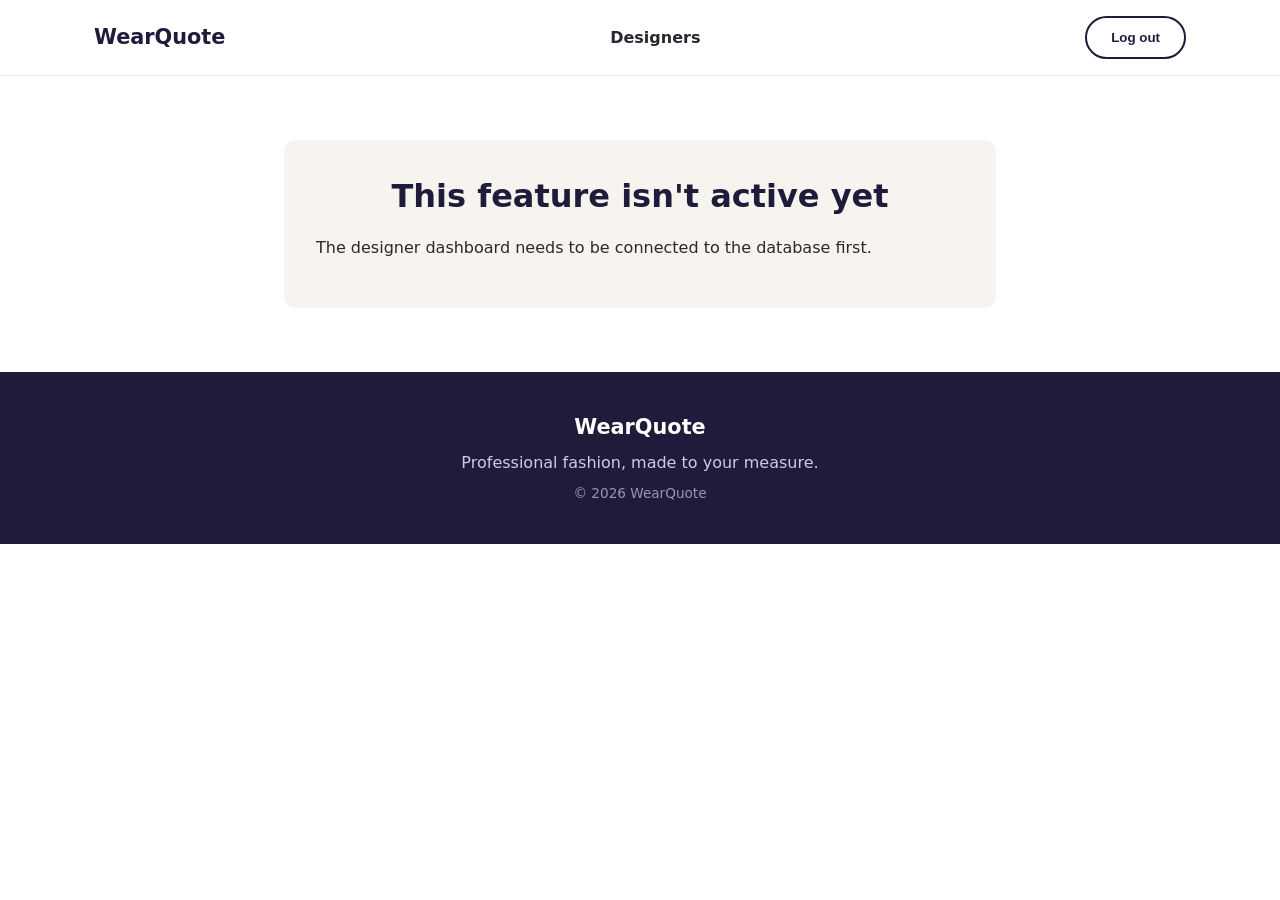
==== designer-dashboard.html @ 23ab3baf "Add Supabase-backed designer marketplace (accounts, portfolios, targeted quotes) Lets designers sign" ====
<!DOCTYPE html>
<html lang="es">
<head>
  <meta charset="UTF-8" />
  <meta name="viewport" content="width=device-width, initial-scale=1.0" />
  <title>WearQuote — Mi panel de diseñador</title>
  <link rel="icon" href="assets/images/favicon.png" />
  <link rel="stylesheet" href="css/styles.css" />
</head>
<body>

  <header class="site-header">
    <div class="container header-inner">
      <a href="index.html#top" class="logo">
        <img src="assets/images/logo.png" alt="WearQuote" class="logo-img" onerror="this.style.display='none'" />
        <span class="logo-text">WearQuote</span>
      </a>
      <nav class="main-nav">
        <a href="index.html#designers" data-i18n="nav.designers">Diseñadores</a>
      </nav>
      <button id="logout-btn" class="btn btn-secondary" data-i18n="dashboard.logout">Cerrar sesión</button>
    </div>
  </header>

  <main>
    <section class="section">
      <div class="container dashboard-inner">
        <div id="supabase-missing" class="auth-card" style="display:none;">
          <h2 data-i18n="auth.notConfiguredTitle">Esta función todavía no está activa</h2>
          <p data-i18n="auth.notConfiguredText">El panel de diseñadores necesita conectarse a la base de datos primero.</p>
        </div>

        <div id="dashboard-content">
          <h2 data-i18n="dashboard.profileTitle">Mi perfil</h2>
          <form id="profile-form" class="dashboard-form">
            <div class="form-field">
              <label for="profile-name" data-i18n="auth.nameLabel">Nombre o marca</label>
              <input type="text" id="profile-name" required />
            </div>
            <div class="form-field">
              <label for="profile-specialty" data-i18n="auth.specialtyLabel">Especialidad</label>
              <input type="text" id="profile-specialty" />
            </div>
            <div class="form-field">
              <label for="profile-bio" data-i18n="dashboard.bioLabel">Biografía corta</label>
              <textarea id="profile-bio" rows="3"></textarea>
            </div>
            <div class="form-field">
              <label for="profile-photo" data-i18n="dashboard.photoLabel">Foto de perfil</label>
              <input type="file" id="profile-photo" accept="image/*" />
              <img id="profile-photo-preview" class="profile-photo-preview" alt="" />
            </div>
            <p id="profile-status" class="auth-success"></p>
            <button type="submit" class="btn btn-primary" data-i18n="dashboard.saveProfile">Guardar perfil</button>
          </form>

          <h2 data-i18n="dashboard.portfolioTitle">Mi portafolio</h2>
          <form id="portfolio-upload-form" class="dashboard-form">
            <div class="form-field">
              <label for="portfolio-image" data-i18n="dashboard.addPieceLabel">Agregar foto de un trabajo</label>
              <input type="file" id="portfolio-image" accept="image/*" required />
            </div>
            <div class="form-field">
              <label for="portfolio-title" data-i18n="dashboard.pieceTitleLabel">Título</label>
              <input type="text" id="portfolio-title" />
            </div>
            <div class="form-field">
              <label for="portfolio-description" data-i18n="dashboard.pieceDescriptionLabel">Descripción</label>
              <textarea id="portfolio-description" rows="2"></textarea>
            </div>
            <p id="portfolio-error" class="auth-error"></p>
            <button type="submit" class="btn btn-primary" data-i18n="dashboard.uploadButton">Subir al portafolio</button>
          </form>

          <div id="portfolio-grid" class="designer-grid dashboard-portfolio-grid"></div>
        </div>
      </div>
    </section>
  </main>

  <footer class="site-footer">
    <div class="container footer-inner">
      <span class="logo-text">WearQuote</span>
      <p data-i18n="footer.tagline">Moda profesional, hecha a tu medida.</p>
      <p class="copyright">&copy; 2026 WearQuote</p>
    </div>
  </footer>

  <script src="https://cdn.jsdelivr.net/npm/@supabase/supabase-js@2"></script>
  <script src="js/supabase-config.js"></script>
  <script src="js/supabase-client.js"></script>
  <script src="js/i18n.js"></script>
  <script src="js/script.js"></script>
  <script src="js/designer-dashboard.js"></script>
</body>
</html>
---- css/styles.css ----
:root {
  --color-primary: #1f1b3a;
  --color-accent: #d4a373;
  --color-bg: #ffffff;
  --color-bg-alt: #f7f4ef;
  --color-text: #2b2730;
  --color-text-light: #6b6470;
  --radius: 12px;
  --max-width: 1140px;
  font-family: 'Segoe UI', system-ui, -apple-system, Roboto, sans-serif;
}

* {
  box-sizing: border-box;
}

body {
  margin: 0;
  color: var(--color-text);
  background: var(--color-bg);
  line-height: 1.5;
}

.container {
  max-width: var(--max-width);
  margin: 0 auto;
  padding: 0 24px;
}

h1, h2, h3 {
  margin: 0 0 16px;
  font-weight: 700;
  color: var(--color-primary);
}

a {
  color: inherit;
  text-decoration: none;
}

/* Header */
.site-header {
  position: sticky;
  top: 0;
  background: var(--color-bg);
  border-bottom: 1px solid #eee;
  z-index: 10;
}

.header-inner {
  display: flex;
  align-items: center;
  justify-content: space-between;
  padding: 16px 24px;
  gap: 24px;
}

.logo {
  display: flex;
  align-items: center;
  gap: 8px;
}

.logo-img {
  height: 32px;
}

.logo-text {
  font-size: 1.3rem;
  font-weight: 800;
  color: var(--color-primary);
}

.main-nav {
  display: flex;
  gap: 28px;
  flex: 1;
  justify-content: center;
}

.main-nav a {
  font-weight: 600;
  color: var(--color-text);
}

.main-nav a:hover {
  color: var(--color-accent);
}

.lang-switch {
  display: flex;
  gap: 6px;
  background: var(--color-bg-alt);
  border-radius: 999px;
  padding: 4px;
}

.lang-btn {
  display: flex;
  align-items: center;
  gap: 6px;
  border: none;
  background: transparent;
  padding: 6px 12px;
  border-radius: 999px;
  font-weight: 700;
  font-size: 0.85rem;
  cursor: pointer;
  color: var(--color-text-light);
}

.lang-btn .flag {
  font-size: 1rem;
}

.lang-btn.active {
  background: var(--color-primary);
  color: #fff;
}

/* Hero */
.hero {
  padding: 64px 0;
  background: linear-gradient(135deg, var(--color-bg-alt), #fff);
}

.hero-inner {
  display: flex;
  align-items: center;
  gap: 48px;
  flex-wrap: wrap;
}

.hero-text {
  flex: 1 1 420px;
}

.hero-text h1 {
  font-size: 2.6rem;
  line-height: 1.15;
}

.hero-text p {
  color: var(--color-text-light);
  font-size: 1.1rem;
  margin-bottom: 28px;
}

.hero-actions {
  display: flex;
  gap: 16px;
  flex-wrap: wrap;
}

.hero-image {
  flex: 1 1 360px;
  min-height: 280px;
  border-radius: var(--radius);
  overflow: hidden;
}

.hero-image img {
  width: 100%;
  height: 100%;
  object-fit: cover;
  display: block;
}

.hero-image.img-placeholder {
  background: var(--color-bg-alt);
  border: 2px dashed #ddd;
}

.hero-image.img-placeholder img {
  display: none;
}

/* Buttons */
.btn {
  display: inline-block;
  padding: 12px 24px;
  border-radius: 999px;
  font-weight: 700;
  cursor: pointer;
  border: 2px solid transparent;
}

.btn-primary {
  background: var(--color-primary);
  color: #fff;
}

.btn-primary:hover {
  background: #2f2a55;
}

.btn-secondary {
  background: transparent;
  border-color: var(--color-primary);
  color: var(--color-primary);
}

.btn-secondary:hover {
  background: var(--color-primary);
  color: #fff;
}

/* Sections */
.section {
  padding: 64px 0;
}

.section-alt {
  background: var(--color-bg-alt);
}

.section h2 {
  font-size: 2rem;
  text-align: center;
}

.section-sub {
  text-align: center;
  color: var(--color-text-light);
  max-width: 640px;
  margin: 0 auto 40px;
}

/* Cards */
.cards {
  display: grid;
  grid-template-columns: repeat(auto-fit, minmax(220px, 1fr));
  gap: 24px;
  margin-top: 32px;
}

.card {
  background: var(--color-bg-alt);
  border-radius: var(--radius);
  padding: 28px;
  text-align: center;
}

.card-icon {
  font-size: 2.2rem;
  margin-bottom: 12px;
}

.card p {
  color: var(--color-text-light);
}

/* Designers grid */
.designer-grid {
  display: grid;
  grid-template-columns: repeat(auto-fit, minmax(200px, 1fr));
  gap: 24px;
}

.designer-card {
  background: #fff;
  border-radius: var(--radius);
  padding: 20px;
  text-align: center;
  box-shadow: 0 2px 8px rgba(0,0,0,0.06);
}

.designer-photo {
  height: 160px;
  border-radius: var(--radius);
  background: linear-gradient(135deg, #eee, #f7f4ef);
  margin-bottom: 12px;
}

.designer-card p {
  color: var(--color-text-light);
  font-weight: 600;
}

/* Quote section */
.quote-section {
  text-align: center;
}

.quote-inner {
  max-width: 640px;
}

.quote-form {
  display: flex;
  gap: 12px;
  margin-top: 24px;
  flex-wrap: wrap;
  justify-content: center;
}

.quote-form input {
  flex: 1 1 240px;
  padding: 12px 16px;
  border-radius: 999px;
  border: 1px solid #ddd;
  font-size: 1rem;
}

.quote-form-full {
  flex-direction: column;
  align-items: stretch;
  text-align: left;
  gap: 24px;
}

.form-field {
  display: flex;
  flex-direction: column;
  gap: 8px;
}

.form-field label,
.form-field-label {
  font-weight: 700;
  color: var(--color-primary);
}

.quote-form-full input[type="email"],
.quote-form-full input[type="file"],
.quote-form-full textarea {
  flex: none;
  width: 100%;
  padding: 12px 16px;
  border-radius: var(--radius);
  border: 1px solid #ddd;
  font-size: 1rem;
  font-family: inherit;
}

.quote-form-full input[type="email"] {
  border-radius: 999px;
}

.quote-form-full textarea {
  resize: vertical;
}

.photo-preview {
  display: flex;
  flex-wrap: wrap;
  gap: 10px;
  margin-top: 4px;
}

.photo-preview img {
  width: 72px;
  height: 72px;
  object-fit: cover;
  border-radius: var(--radius);
  border: 1px solid #ddd;
}

.materials-grid {
  display: grid;
  grid-template-columns: repeat(auto-fit, minmax(140px, 1fr));
  gap: 10px;
}

.material-option {
  display: flex;
  align-items: center;
  gap: 8px;
  background: var(--color-bg-alt);
  border-radius: var(--radius);
  padding: 10px 14px;
  font-weight: 600;
  cursor: pointer;
}

.material-option input {
  accent-color: var(--color-primary);
  width: 16px;
  height: 16px;
}

.quote-form-full .btn {
  align-self: center;
}

.quote-success {
  display: none;
  margin-top: 16px;
  color: var(--color-accent);
  font-weight: 700;
}

/* Auth (designer login / signup) */
.auth-section {
  display: flex;
  justify-content: center;
}

.auth-inner {
  max-width: 480px;
}

.auth-card {
  background: var(--color-bg-alt);
  border-radius: var(--radius);
  padding: 32px;
}

.auth-tabs {
  display: flex;
  gap: 8px;
  margin-bottom: 24px;
}

.auth-tab {
  flex: 1;
  border: none;
  background: #fff;
  padding: 12px;
  border-radius: 999px;
  font-weight: 700;
  cursor: pointer;
  color: var(--color-text-light);
}

.auth-tab.active {
  background: var(--color-primary);
  color: #fff;
}

.auth-form {
  display: flex;
  flex-direction: column;
  gap: 16px;
}

.auth-form input,
.auth-form textarea {
  padding: 12px 16px;
  border-radius: var(--radius);
  border: 1px solid #ddd;
  font-size: 1rem;
  font-family: inherit;
}

.auth-error {
  color: #c0392b;
  font-weight: 600;
  margin: 0;
}

.auth-success {
  color: var(--color-accent);
  font-weight: 600;
  margin: 0;
}

/* Designer dashboard */
.dashboard-inner {
  max-width: 760px;
  margin: 0 auto;
}

.dashboard-form {
  display: flex;
  flex-direction: column;
  gap: 16px;
  margin-bottom: 40px;
}

.dashboard-form input,
.dashboard-form textarea {
  padding: 12px 16px;
  border-radius: var(--radius);
  border: 1px solid #ddd;
  font-size: 1rem;
  font-family: inherit;
}

.profile-photo-preview {
  width: 96px;
  height: 96px;
  border-radius: 50%;
  object-fit: cover;
  display: none;
  margin-top: 8px;
}

.dashboard-portfolio-grid {
  margin-top: 24px;
}

.portfolio-thumb {
  width: 100%;
  height: 160px;
  object-fit: cover;
  border-radius: var(--radius);
  margin-bottom: 12px;
}

/* Designer cards with real photos */
.designer-photo-img {
  width: 100%;
  height: 160px;
  object-fit: cover;
  border-radius: var(--radius);
  margin-bottom: 12px;
}

/* Designer public profile */
.designer-profile-header {
  display: flex;
  gap: 24px;
  align-items: center;
  margin-bottom: 40px;
  flex-wrap: wrap;
}

.designer-profile-photo {
  width: 140px;
  height: 140px;
  border-radius: 50%;
  object-fit: cover;
  background: var(--color-bg-alt);
}

.designer-profile-specialty {
  color: var(--color-accent);
  font-weight: 700;
}

/* Quote target banner */
.quote-target-banner {
  background: var(--color-bg-alt);
  border-radius: 999px;
  padding: 10px 20px;
  display: inline-block;
  font-weight: 700;
  color: var(--color-primary);
  margin-top: 16px;
}

/* Footer */
.site-footer {
  background: var(--color-primary);
  color: #fff;
  padding: 40px 0;
  text-align: center;
}

.site-footer .logo-text {
  color: #fff;
}

.footer-inner p {
  color: #cfcbe0;
  margin: 8px 0 0;
}

.copyright {
  font-size: 0.85rem;
  opacity: 0.7;
}

@media (max-width: 760px) {
  .header-inner {
    flex-direction: column;
    gap: 12px;
    padding: 12px 24px;
  }
  .main-nav {
    gap: 16px;
    flex-wrap: wrap;
  }
  .hero-text h1 {
    font-size: 2rem;
  }
}
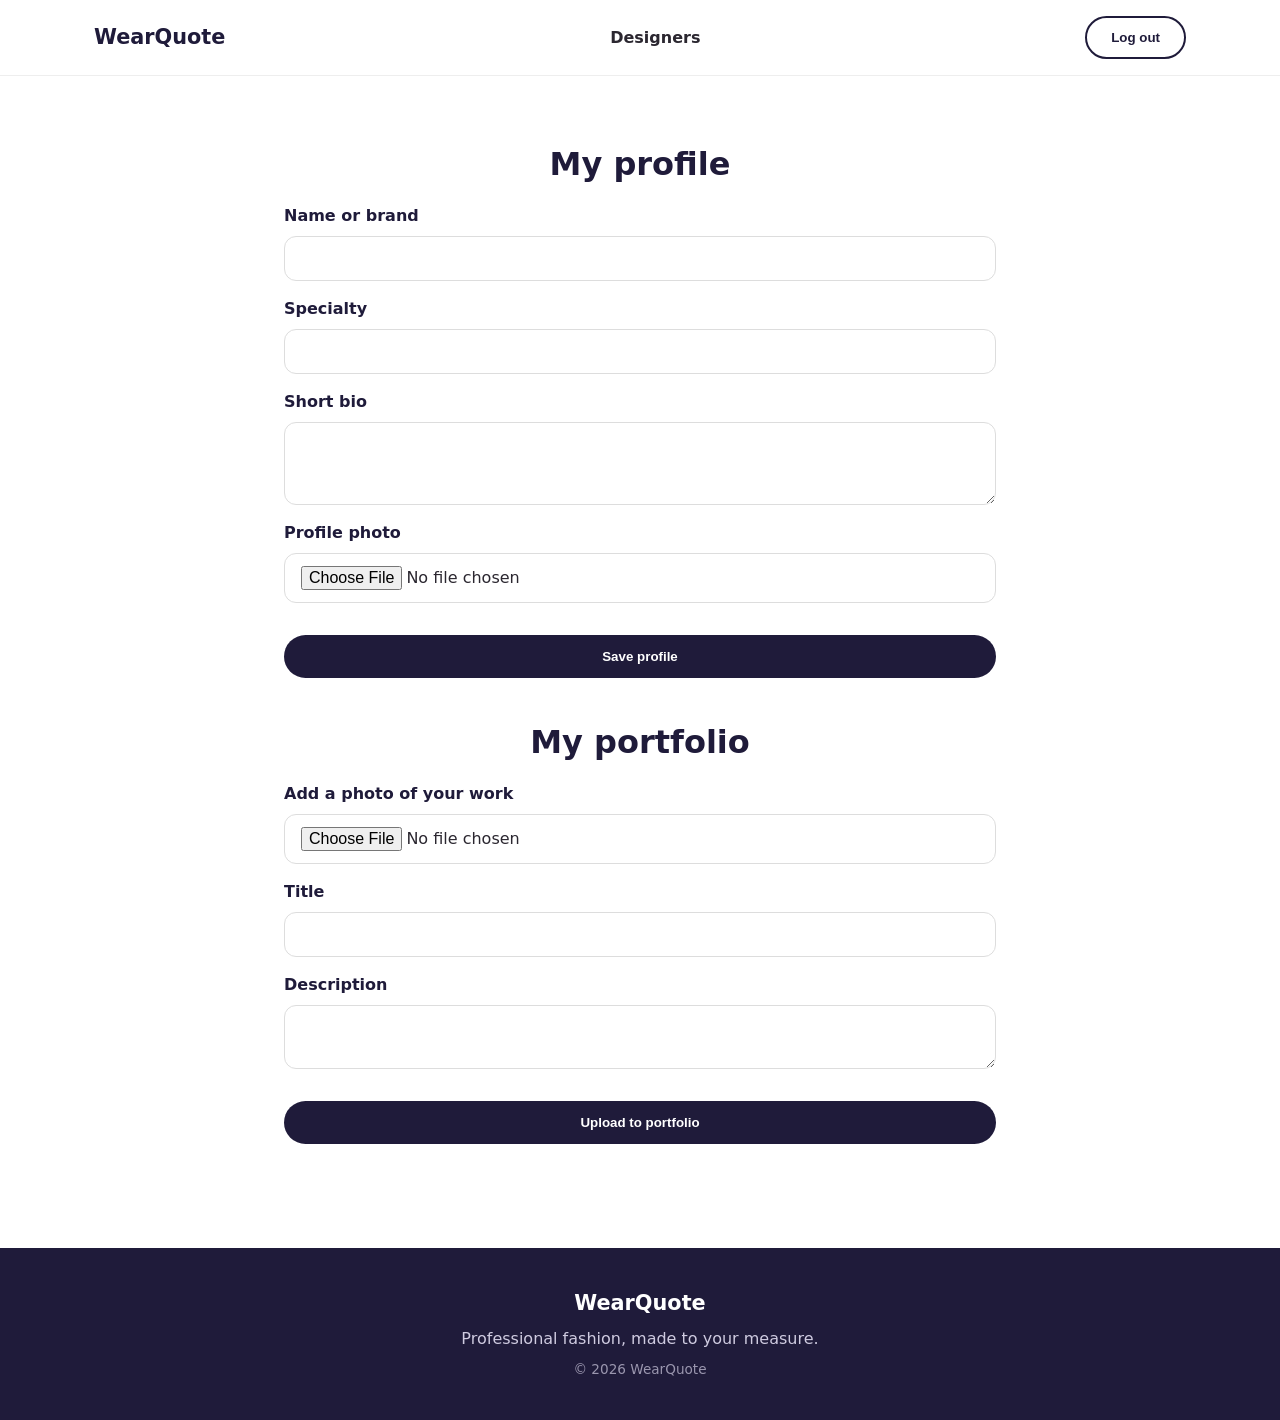
==== commit 30029526: "Redesign designer auth form and homepage designer cards Restyles the designer login/signup card with" ====
--- a/designer-dashboard.html
+++ b/designer-dashboard.html
@@ -91,6 +91,7 @@
   <script src="js/supabase-client.js"></script>
   <script src="js/i18n.js"></script>
   <script src="js/script.js"></script>
+  <script src="js/utils.js"></script>
   <script src="js/designer-dashboard.js"></script>
 </body>
 </html>
--- a/css/styles.css
+++ b/css/styles.css
@@ -277,6 +277,103 @@
   font-weight: 600;
 }
 
+/* "Gig card" style designer cards on the homepage grid */
+.gig-card {
+  padding: 0;
+  text-align: left;
+  overflow: hidden;
+  display: flex;
+  flex-direction: column;
+  transition: transform 0.2s ease, box-shadow 0.2s ease;
+}
+
+.gig-card:hover {
+  transform: translateY(-4px);
+  box-shadow: 0 10px 24px rgba(0, 0, 0, 0.1);
+}
+
+.gig-card-media {
+  height: 160px;
+  background: linear-gradient(135deg, #eee, #f7f4ef);
+}
+
+.gig-card-media img {
+  width: 100%;
+  height: 100%;
+  object-fit: cover;
+  display: block;
+}
+
+.gig-card-body {
+  padding: 16px 20px 20px;
+  display: flex;
+  flex-direction: column;
+  gap: 8px;
+  flex: 1;
+}
+
+.gig-card-header {
+  display: flex;
+  align-items: center;
+  gap: 10px;
+}
+
+.gig-avatar {
+  width: 36px;
+  height: 36px;
+  border-radius: 50%;
+  background: var(--color-primary);
+  color: #fff;
+  display: flex;
+  align-items: center;
+  justify-content: center;
+  font-weight: 700;
+  font-size: 0.9rem;
+  flex-shrink: 0;
+  overflow: hidden;
+}
+
+.gig-avatar img {
+  width: 100%;
+  height: 100%;
+  object-fit: cover;
+}
+
+.gig-card-name {
+  font-weight: 700;
+  font-size: 1rem;
+  margin: 0;
+}
+
+.gig-specialty-badge {
+  display: inline-block;
+  align-self: flex-start;
+  background: var(--color-bg-alt);
+  color: var(--color-accent);
+  font-size: 0.75rem;
+  font-weight: 700;
+  padding: 4px 10px;
+  border-radius: 999px;
+}
+
+.gig-card-bio {
+  color: var(--color-text-light);
+  font-size: 0.85rem;
+  margin: 0;
+  flex: 1;
+}
+
+.gig-card-cta {
+  margin-top: 4px;
+  font-weight: 700;
+  color: var(--color-primary);
+  font-size: 0.85rem;
+}
+
+.gig-card:hover .gig-card-cta {
+  color: var(--color-accent);
+}
+
 /* Quote section */
 .quote-section {
   text-align: center;
@@ -401,46 +498,82 @@
 }
 
 .auth-card {
-  background: var(--color-bg-alt);
-  border-radius: var(--radius);
-  padding: 32px;
+  background: #fff;
+  border-radius: 20px;
+  padding: 40px;
+  box-shadow: 0 12px 32px rgba(31, 27, 58, 0.1);
+}
+
+.auth-card-title {
+  margin-bottom: 4px;
+}
+
+.auth-card-subtitle {
+  color: var(--color-text-light);
+  margin-bottom: 28px;
+  font-size: 0.95rem;
 }
 
 .auth-tabs {
   display: flex;
-  gap: 8px;
+  gap: 4px;
   margin-bottom: 24px;
+  background: var(--color-bg-alt);
+  border-radius: 12px;
+  padding: 4px;
 }
 
 .auth-tab {
   flex: 1;
   border: none;
+  background: transparent;
+  padding: 10px;
+  border-radius: 9px;
+  font-weight: 700;
+  font-size: 0.9rem;
+  cursor: pointer;
+  color: var(--color-text-light);
+  transition: all 0.15s ease;
+}
+
+.auth-tab.active {
   background: #fff;
-  padding: 12px;
-  border-radius: 999px;
-  font-weight: 700;
-  cursor: pointer;
-  color: var(--color-text-light);
-}
-
-.auth-tab.active {
-  background: var(--color-primary);
-  color: #fff;
+  color: var(--color-primary);
+  box-shadow: 0 1px 4px rgba(0, 0, 0, 0.1);
 }
 
 .auth-form {
   display: flex;
   flex-direction: column;
-  gap: 16px;
+  gap: 18px;
+}
+
+.auth-form .form-field {
+  gap: 6px;
+}
+
+.auth-form .form-field label {
+  font-size: 0.72rem;
+  text-transform: uppercase;
+  letter-spacing: 0.04em;
+  color: var(--color-text-light);
+  font-weight: 700;
 }
 
 .auth-form input,
 .auth-form textarea {
   padding: 12px 16px;
-  border-radius: var(--radius);
+  border-radius: 10px;
   border: 1px solid #ddd;
   font-size: 1rem;
   font-family: inherit;
+  transition: border-color 0.15s ease;
+}
+
+.auth-form input:focus,
+.auth-form textarea:focus {
+  outline: none;
+  border-color: var(--color-accent);
 }
 
 .auth-error {
